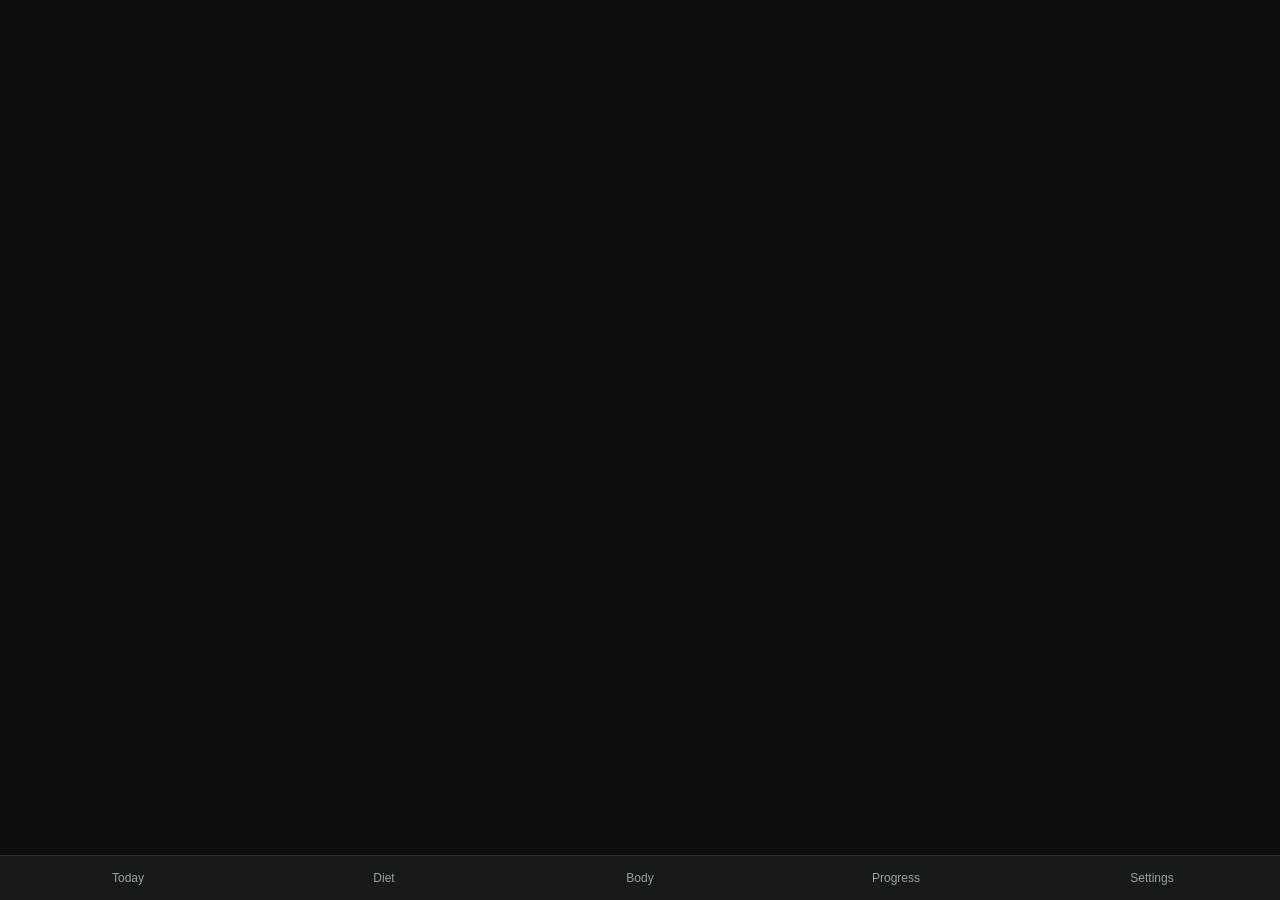
==== index.html @ e703a33a "feat: add app shell with dark theme and tab router Adds index.html (mount point, 5-tab bottom tabbar" ====
<!DOCTYPE html>
<html lang="en">
<head>
  <meta charset="UTF-8" />
  <meta name="viewport" content="width=device-width, initial-scale=1, viewport-fit=cover" />
  <title>V-Taper Coach</title>

  <!-- PWA / iOS integration -->
  <link rel="manifest" href="manifest.webmanifest" />
  <meta name="theme-color" content="#0b0e0d" />
  <meta name="apple-mobile-web-app-capable" content="yes" />
  <meta name="mobile-web-app-capable" content="yes" />
  <meta name="apple-mobile-web-app-status-bar-style" content="black-translucent" />
  <meta name="apple-mobile-web-app-title" content="V-Taper" />
  <link rel="apple-touch-icon" href="icons/icon-180.png" />
  <link rel="icon" href="icons/icon-192.png" />

  <link rel="stylesheet" href="css/styles.css" />
</head>
<body>
  <!-- Single mount point; ui/*.js modules render into the #tab-* sections below. -->
  <div id="app">
    <main id="tab-panels">
      <section id="tab-today" data-tab-panel="today"></section>
      <section id="tab-diet" data-tab-panel="diet" hidden></section>
      <section id="tab-body" data-tab-panel="body" hidden></section>
      <section id="tab-progress" data-tab-panel="progress" hidden></section>
      <section id="tab-settings" data-tab-panel="settings" hidden></section>
    </main>

    <nav id="tabbar" aria-label="Main navigation">
      <button type="button" data-tab="today" aria-label="Today">Today</button>
      <button type="button" data-tab="diet" aria-label="Diet">Diet</button>
      <button type="button" data-tab="body" aria-label="Body">Body</button>
      <button type="button" data-tab="progress" aria-label="Progress">Progress</button>
      <button type="button" data-tab="settings" aria-label="Settings">Settings</button>
    </nav>
  </div>

  <script type="module" src="js/app.js"></script>
</body>
</html>
---- css/styles.css ----
/* css/styles.css
   V-Taper Coach — dark theme shell styles.
   No business logic here; this file only lays out the app chrome (mount
   point, tab panels, bottom tabbar) that later tasks fill with content.

   Accent color: #35e0a1 (a vivid mint/emerald green).
   Rationale: fitness/training apps read well with a "go" green, and this
   particular shade stays legible on a phone screen at low brightness in a
   dim gym while still feeling energetic rather than clinical.
   Contrast check: #35e0a1 against the --bg background (#0b0e0d) measures
   ~11.4:1 by the WCAG relative-luminance formula — well above the 4.5:1
   minimum for normal body text, so it is safe to use for text as well as
   interactive elements, not just accents/borders.
*/

:root {
  --bg: #0b0e0d;           /* near-black page background */
  --surface: #161a19;      /* cards, tabbar, raised panels */
  --surface-alt: #1f2523;  /* slightly lighter surface for hover/active states */
  --border: #2a3230;       /* subtle separators */
  --text: #eef1f0;         /* primary text */
  --text-dim: #9aa39f;     /* secondary / muted text */
  --accent: #35e0a1;       /* single accent color — see note above */
  --accent-text: #04140d;  /* text drawn on top of an accent-filled control */
  --danger: #ff6b6b;       /* reserved for destructive actions/warnings */

  --tap-min: 44px;         /* iOS minimum comfortable tap target */
  --radius: 10px;
}

* {
  box-sizing: border-box;
}

html,
body {
  margin: 0;
  padding: 0;
  background: var(--bg);
  color: var(--text);
  /* Guard against the no-horizontal-scroll constraint at narrow widths. */
  overflow-x: hidden;
  width: 100%;
}

body {
  font-family: -apple-system, BlinkMacSystemFont, "Segoe UI", Roboto, Helvetica,
    Arial, sans-serif;
  -webkit-font-smoothing: antialiased;
  min-height: 100vh;
  /* Respect iOS safe areas at the page edges too (notch/home-indicator). */
  padding-left: env(safe-area-inset-left);
  padding-right: env(safe-area-inset-right);
}

#app {
  display: flex;
  flex-direction: column;
  min-height: 100vh;
  /* Reserve space for the fixed tabbar so content isn't hidden behind it. */
  padding-bottom: calc(var(--tap-min) + env(safe-area-inset-bottom) + 8px);
}

#tab-panels {
  flex: 1 1 auto;
  width: 100%;
  min-width: 0;
  padding: 16px;
}

section[data-tab-panel] {
  width: 100%;
  min-width: 0;
}

/* Only the active tab's section is shown; router.js toggles [hidden]. */
section[data-tab-panel][hidden] {
  display: none;
}

#tabbar {
  position: fixed;
  left: 0;
  right: 0;
  bottom: 0;
  display: flex;
  background: var(--surface);
  border-top: 1px solid var(--border);
  padding-bottom: env(safe-area-inset-bottom);
  padding-left: env(safe-area-inset-left);
  padding-right: env(safe-area-inset-right);
  z-index: 10;
}

#tabbar button {
  flex: 1 1 0;
  background: none;
  border: none;
  color: var(--text-dim);
  font-size: 12px;
  display: flex;
  align-items: center;
  justify-content: center;
  padding: 6px 4px;
}

#tabbar button[aria-current="true"],
#tabbar button.is-active {
  color: var(--accent);
}

/* Generic form controls */
button,
input,
select,
textarea {
  font-family: inherit;
  color: var(--text);
}

button {
  cursor: pointer;
  background: var(--surface-alt);
  border: 1px solid var(--border);
  border-radius: var(--radius);
}

/* iOS tap-target minimums for interactive controls. */
button,
input[type="checkbox"] {
  min-height: var(--tap-min);
  min-width: var(--tap-min);
}

input[type="checkbox"] {
  accent-color: var(--accent);
}

a {
  color: var(--accent);
}

/* Large-number utility for stat displays (today's lift numbers, body-weight,
   calorie totals, etc.) — later tasks apply this class, no new colors. */
.stat-number {
  font-size: 2.5rem;
  font-weight: 700;
  line-height: 1.1;
  color: var(--accent);
  font-variant-numeric: tabular-nums;
}

.stat-label {
  font-size: 0.8rem;
  color: var(--text-dim);
  text-transform: uppercase;
  letter-spacing: 0.04em;
}
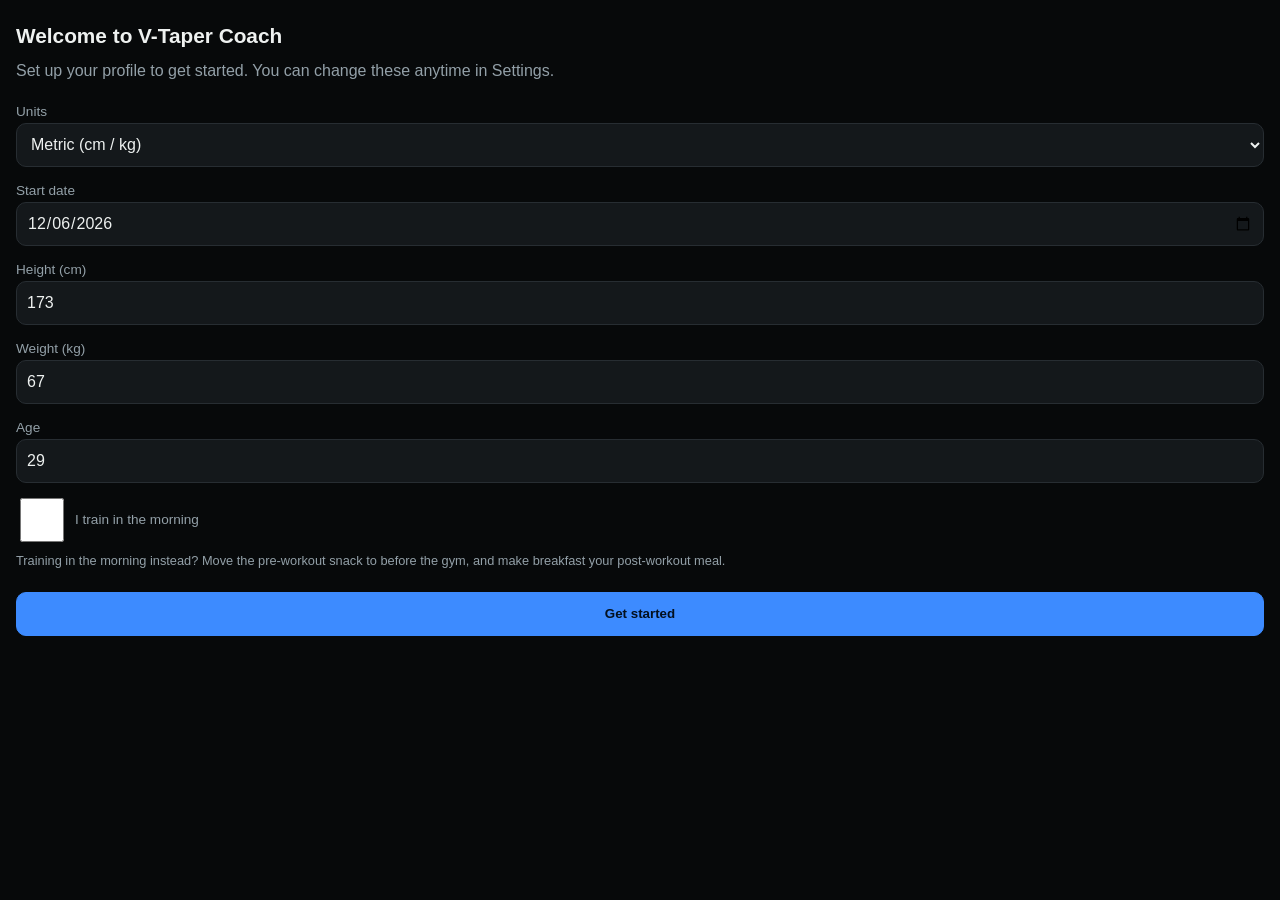
==== commit bb3b9bc8: "feat: restyle UI with a gym-friendly dark theme and micro-interactions Swap the mint-green palette f" ====
--- a/index.html
+++ b/index.html
@@ -7,7 +7,7 @@
 
   <!-- PWA / iOS integration -->
   <link rel="manifest" href="manifest.webmanifest" />
-  <meta name="theme-color" content="#0b0e0d" />
+  <meta name="theme-color" content="#07090a" />
   <meta name="apple-mobile-web-app-capable" content="yes" />
   <meta name="mobile-web-app-capable" content="yes" />
   <meta name="apple-mobile-web-app-status-bar-style" content="black-translucent" />
--- a/css/styles.css
+++ b/css/styles.css
@@ -3,29 +3,52 @@
    No business logic here; this file only lays out the app chrome (mount
    point, tab panels, bottom tabbar) that later tasks fill with content.
 
-   Accent color: #35e0a1 (a vivid mint/emerald green).
-   Rationale: fitness/training apps read well with a "go" green, and this
-   particular shade stays legible on a phone screen at low brightness in a
-   dim gym while still feeling energetic rather than clinical.
-   Contrast check: #35e0a1 against the --bg background (#0b0e0d) measures
-   ~11.4:1 by the WCAG relative-luminance formula — well above the 4.5:1
-   minimum for normal body text, so it is safe to use for text as well as
-   interactive elements, not just accents/borders.
+   Palette (UI/UX refresh):
+   --accent #3d8bff — a vivid electric blue, the single primary-action/
+   progress color (buttons, active tab, stat numbers, links). Contrast
+   against --bg (#07090a) is ~6.1:1 by the WCAG relative-luminance formula
+   — comfortably above the 4.5:1 minimum for normal body text.
+   --highlight #ffb020 (amber, ~11:1) is reserved for "notable" moments
+   only — a new-weight/PR recommendation, streak callouts — never a
+   default UI color, so it keeps its "something happened" meaning.
+   --success #35e0a1 is the ORIGINAL accent green, narrowed in role to
+   "done/completed" states only (a logged set, a finished checklist item)
+   rather than the app's primary color — still ~11.4:1 on --bg.
+   --danger #ff6b6b (~7.3:1) is unchanged — destructive actions/warnings.
+   Every one of the four was re-checked against the new --bg below; all
+   clear 4.5:1 for text use, not just as accents/borders.
 */
 
 :root {
-  --bg: #0b0e0d;           /* near-black page background */
-  --surface: #161a19;      /* cards, tabbar, raised panels */
-  --surface-alt: #1f2523;  /* slightly lighter surface for hover/active states */
-  --border: #2a3230;       /* subtle separators */
+  --bg: #07090a;           /* near-black page background */
+  --surface: #14181b;      /* cards, tabbar, raised panels */
+  --surface-alt: #1e2327;  /* slightly lighter surface for hover/active states */
+  --border: #272d32;       /* subtle separators */
   --text: #eef1f0;         /* primary text */
-  --text-dim: #9aa39f;     /* secondary / muted text */
-  --accent: #35e0a1;       /* single accent color — see note above */
-  --accent-text: #04140d;  /* text drawn on top of an accent-filled control */
+  --text-dim: #93a0a8;     /* secondary / muted text */
+  --accent: #3d8bff;       /* primary accent — see note above */
+  --accent-text: #03101f;  /* text drawn on top of an accent-filled control */
+  --accent-glow: rgba(61, 139, 255, 0.32);
+  --highlight: #ffb020;    /* PR / streak / "notable" accent — use sparingly */
+  --highlight-text: #241400;
+  --success: #35e0a1;      /* done/completed states only */
+  --success-text: #04140d;
   --danger: #ff6b6b;       /* reserved for destructive actions/warnings */
+
+  --card-shadow: 0 4px 20px -6px var(--accent-glow);
 
   --tap-min: 44px;         /* iOS minimum comfortable tap target */
   --radius: 10px;
+}
+
+@media (prefers-reduced-motion: reduce) {
+  *,
+  *::before,
+  *::after {
+    animation-duration: 0.01ms !important;
+    animation-iteration-count: 1 !important;
+    transition-duration: 0.01ms !important;
+  }
 }
 
 * {
@@ -78,6 +101,24 @@
   display: none;
 }
 
+/* Replaying fade-in: an element re-entering the render tree from
+   display:none restarts any animation named on it, so this plays again
+   every time router.js un-hides a panel — no JS hook needed. */
+@keyframes tab-fade-in {
+  from {
+    opacity: 0;
+    transform: translateY(4px);
+  }
+  to {
+    opacity: 1;
+    transform: translateY(0);
+  }
+}
+
+section[data-tab-panel]:not([hidden]) {
+  animation: tab-fade-in 180ms ease-out;
+}
+
 #tabbar {
   position: fixed;
   left: 0;
@@ -123,16 +164,26 @@
   background: var(--surface-alt);
   border: 1px solid var(--border);
   border-radius: var(--radius);
+  transition: transform 0.08s ease;
+}
+
+/* Tap feedback on every button in the app — a gym-use affordance: a quick
+   visual "that registered" cue matters more here than on a desktop site,
+   since a sweaty/gloved tap can't rely on a hover state to confirm itself. */
+button:active {
+  transform: scale(0.96);
 }
 
 /* iOS tap-target minimums for interactive controls. */
 button,
-input[type="checkbox"] {
+input[type="checkbox"],
+input[type="radio"] {
   min-height: var(--tap-min);
   min-width: var(--tap-min);
 }
 
-input[type="checkbox"] {
+input[type="checkbox"],
+input[type="radio"] {
   accent-color: var(--accent);
 }
 
@@ -156,3 +207,29 @@
   text-transform: uppercase;
   letter-spacing: 0.04em;
 }
+
+/* Shared pill/chip utility — muscle-group focus tags, phase badges, etc.
+   .pill-accent is the emphasized variant (e.g. the currently-active item
+   in a set of otherwise-neutral pills). */
+.pill-row {
+  display: flex;
+  flex-wrap: wrap;
+  gap: 6px;
+}
+
+.pill {
+  display: inline-flex;
+  align-items: center;
+  background: var(--surface-alt);
+  border: 1px solid var(--border);
+  color: var(--text-dim);
+  border-radius: 999px;
+  padding: 3px 10px;
+  font-size: 0.78rem;
+  line-height: 1.4;
+}
+
+.pill-accent {
+  border-color: var(--accent);
+  color: var(--accent);
+}
